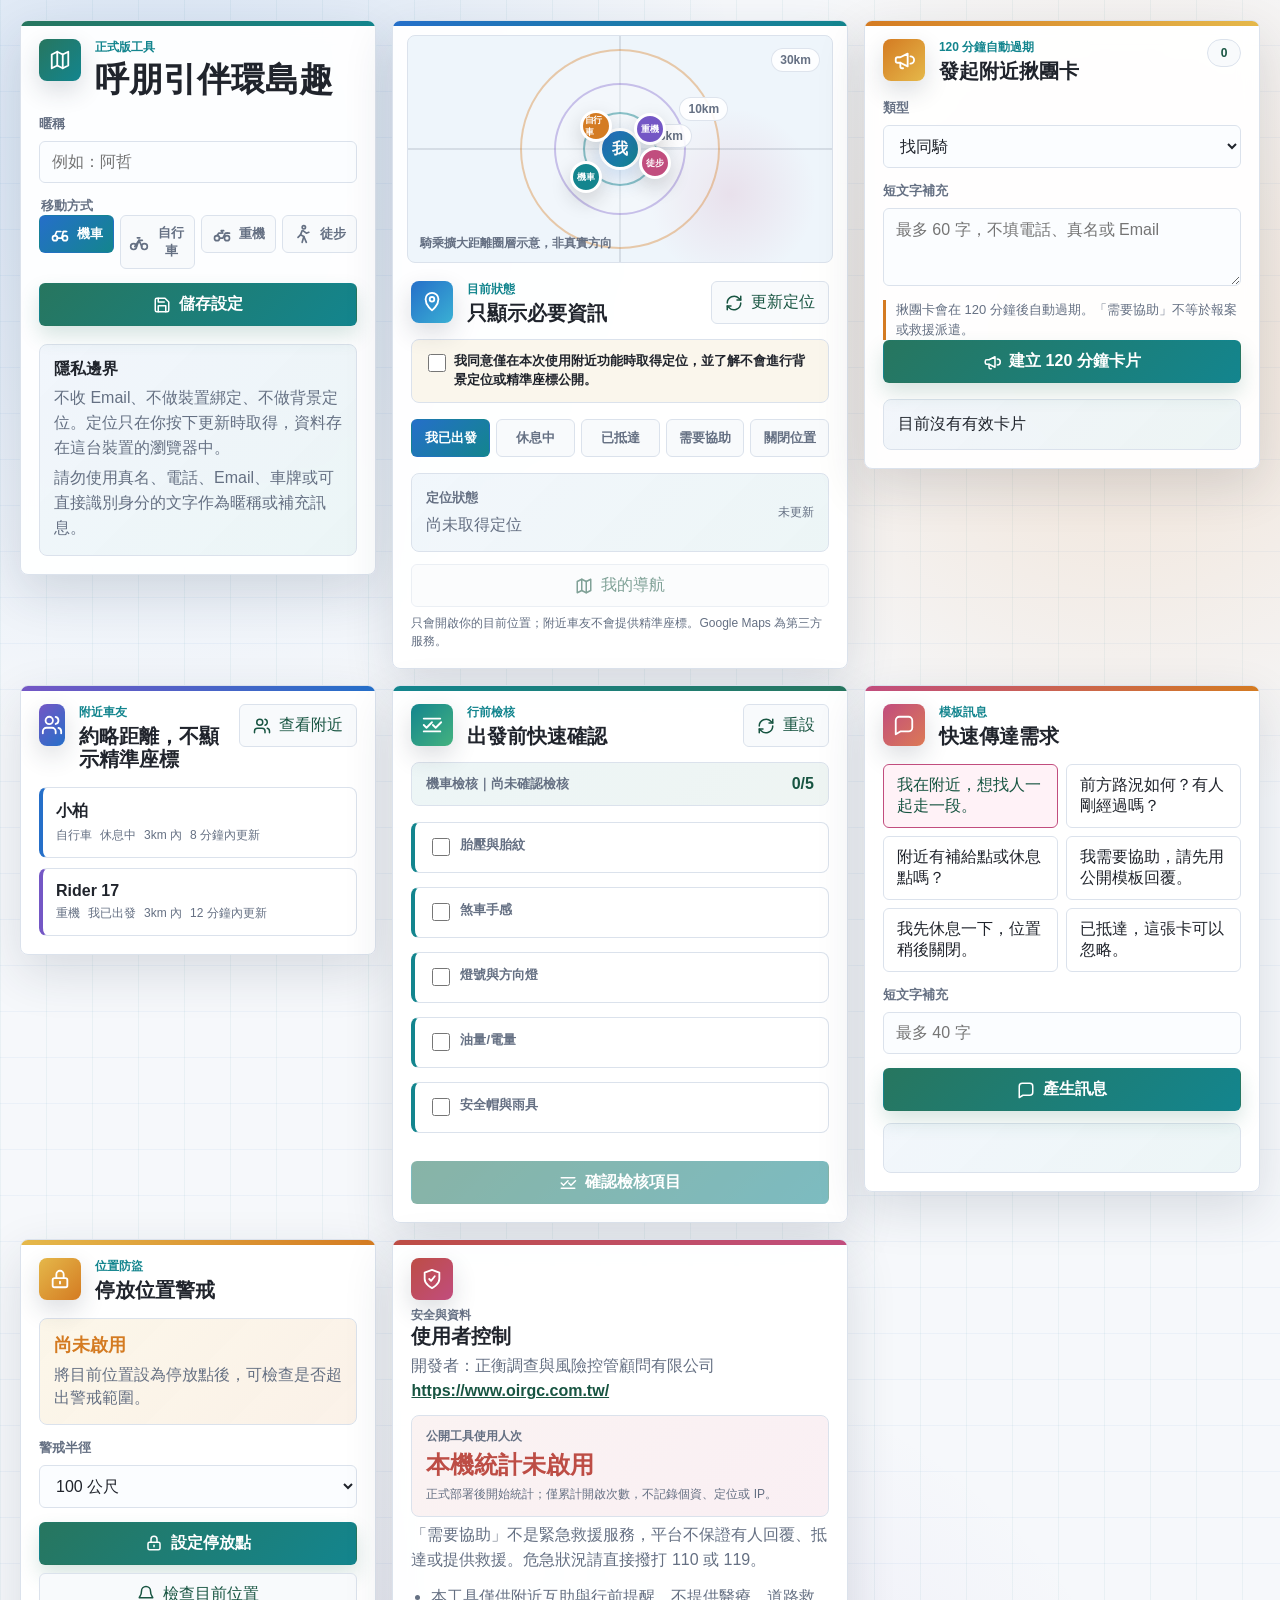
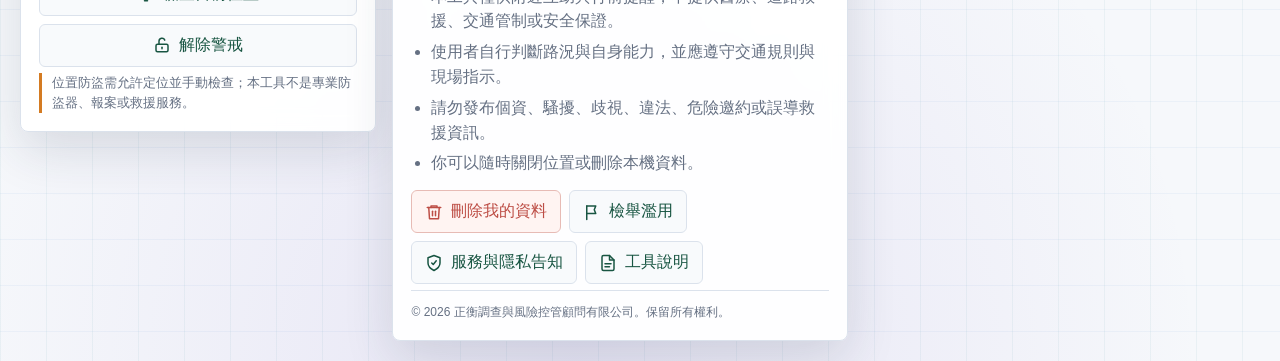
==== index.html @ 01d49055 "Initial deployable version" ====
﻿<!doctype html>
<html lang="zh-Hant">
  <head>
    <meta charset="utf-8">
    <meta name="viewport" content="width=device-width, initial-scale=1">
    <title>呼朋引伴環島趣工具</title>
    <link rel="stylesheet" href="styles.css">
  </head>
  <body>
    <svg class="svg-sprite" aria-hidden="true">
      <symbol id="i-map" viewBox="0 0 24 24"><path d="m9 18-6 3V6l6-3 6 3 6-3v15l-6 3-6-3Z"/><path d="M9 3v15"/><path d="M15 6v15"/></symbol>
      <symbol id="i-pin" viewBox="0 0 24 24"><path d="M12 21s7-5.1 7-12A7 7 0 0 0 5 9c0 6.9 7 12 7 12Z"/><circle cx="12" cy="9" r="2.5"/></symbol>
      <symbol id="i-megaphone" viewBox="0 0 24 24"><path d="M3 11v2a2 2 0 0 0 2 2h3l8 4V5L8 9H5a2 2 0 0 0-2 2Z"/><path d="M8 15v4a2 2 0 0 0 2 2h1"/><path d="M19 8a4 4 0 0 1 0 8"/></symbol>
      <symbol id="i-users" viewBox="0 0 24 24"><path d="M16 21v-2a4 4 0 0 0-4-4H6a4 4 0 0 0-4 4v2"/><circle cx="9" cy="7" r="4"/><path d="M22 21v-2a4 4 0 0 0-3-3.87"/><path d="M16 3.13a4 4 0 0 1 0 7.75"/></symbol>
      <symbol id="i-checks" viewBox="0 0 24 24"><path d="m3 12 3 3 6-6"/><path d="m13 12 3 3 6-6"/><path d="M3 19h18"/><path d="M3 5h18"/></symbol>
      <symbol id="i-message" viewBox="0 0 24 24"><path d="M21 15a4 4 0 0 1-4 4H8l-5 3V7a4 4 0 0 1 4-4h10a4 4 0 0 1 4 4Z"/></symbol>
      <symbol id="i-shield" viewBox="0 0 24 24"><path d="M12 22s8-4 8-10V5l-8-3-8 3v7c0 6 8 10 8 10Z"/><path d="m9 12 2 2 4-5"/></symbol>
      <symbol id="i-save" viewBox="0 0 24 24"><path d="M19 21H5a2 2 0 0 1-2-2V5a2 2 0 0 1 2-2h11l5 5v11a2 2 0 0 1-2 2Z"/><path d="M17 21v-8H7v8"/><path d="M7 3v5h8"/></symbol>
      <symbol id="i-refresh" viewBox="0 0 24 24"><path d="M21 12a9 9 0 0 1-15.5 6.2L3 16"/><path d="M3 21v-5h5"/><path d="M3 12A9 9 0 0 1 18.5 5.8L21 8"/><path d="M21 3v5h-5"/></symbol>
      <symbol id="i-trash" viewBox="0 0 24 24"><path d="M3 6h18"/><path d="M8 6V4h8v2"/><path d="m19 6-1 15H6L5 6"/><path d="M10 11v6"/><path d="M14 11v6"/></symbol>
      <symbol id="i-flag" viewBox="0 0 24 24"><path d="M5 22V4"/><path d="M5 4h12l-2 5 2 5H5"/></symbol>
      <symbol id="i-file" viewBox="0 0 24 24"><path d="M14 2H6a2 2 0 0 0-2 2v16a2 2 0 0 0 2 2h12a2 2 0 0 0 2-2V8Z"/><path d="M14 2v6h6"/><path d="M8 13h8"/><path d="M8 17h6"/></symbol>
      <symbol id="i-scooter" viewBox="0 0 24 24"><circle cx="6" cy="17" r="3"/><circle cx="18" cy="17" r="3"/><path d="M8.5 17h6"/><path d="M14 17l2-8h3"/><path d="M13 9H8l-2 5"/><path d="M16 9h4"/></symbol>
      <symbol id="i-bike" viewBox="0 0 24 24"><circle cx="5.5" cy="17.5" r="3.5"/><circle cx="18.5" cy="17.5" r="3.5"/><path d="M9 17.5 12 10l3.5 7.5"/><path d="M12 10h4"/><path d="M10 7h3"/><path d="m7 17.5 5-7.5"/></symbol>
      <symbol id="i-motorcycle" viewBox="0 0 24 24"><circle cx="6" cy="17" r="3"/><circle cx="18" cy="17" r="3"/><path d="M9 17h4l3-6h3"/><path d="M11 11H8l-2 3"/><path d="M13 11l-2-3h3"/><path d="M18 11h3"/></symbol>
      <symbol id="i-walk" viewBox="0 0 24 24"><circle cx="13" cy="4" r="2"/><path d="M11 22l2-7"/><path d="m16 22-3-7-4-2 2-5"/><path d="m12 8 4 3 3-1"/><path d="m9 13-3 3"/></symbol>
      <symbol id="i-lock" viewBox="0 0 24 24"><rect x="4" y="11" width="16" height="10" rx="2"/><path d="M8 11V7a4 4 0 0 1 8 0v4"/><path d="M12 15v2"/></symbol>
      <symbol id="i-unlock" viewBox="0 0 24 24"><rect x="4" y="11" width="16" height="10" rx="2"/><path d="M8 11V7a4 4 0 0 1 7.7-1.5"/><path d="M12 15v2"/></symbol>
      <symbol id="i-bell" viewBox="0 0 24 24"><path d="M18 8a6 6 0 0 0-12 0c0 7-3 7-3 9h18c0-2-3-2-3-9"/><path d="M10 21h4"/></symbol>
    </svg>
    <main class="app-shell">
      <section class="panel profile-panel accent-green" aria-labelledby="profile-title">
        <div class="brand-row">
          <span class="icon-badge badge-green"><svg class="icon"><use href="#i-map"></use></svg></span>
          <div>
            <p class="eyebrow">正式版工具</p>
            <h1 id="profile-title">呼朋引伴環島趣</h1>
          </div>
        </div>

        <form id="profileForm" class="profile-form">
          <label>
            <span>暱稱</span>
            <input id="nickname" name="nickname" maxlength="16" autocomplete="nickname" placeholder="例如：阿哲">
          </label>

          <fieldset>
            <legend>移動方式</legend>
            <div class="segmented four">
              <label><input type="radio" name="vehicle" value="機車" checked><span><svg class="icon"><use href="#i-scooter"></use></svg>機車</span></label>
              <label><input type="radio" name="vehicle" value="自行車"><span><svg class="icon"><use href="#i-bike"></use></svg>自行車</span></label>
              <label><input type="radio" name="vehicle" value="重機"><span><svg class="icon"><use href="#i-motorcycle"></use></svg>重機</span></label>
              <label><input type="radio" name="vehicle" value="徒步"><span><svg class="icon"><use href="#i-walk"></use></svg>徒步</span></label>
            </div>
          </fieldset>

          <button class="primary" type="submit"><svg class="icon"><use href="#i-save"></use></svg>儲存設定</button>
        </form>

        <div class="notice">
          <strong>隱私邊界</strong>
          <p>不收 Email、不做裝置綁定、不做背景定位。定位只在你按下更新時取得，資料存在這台裝置的瀏覽器中。</p>
          <p>請勿使用真名、電話、Email、車牌或可直接識別身分的文字作為暱稱或補充訊息。</p>
        </div>
      </section>

      <section class="panel map-panel accent-blue" aria-labelledby="status-title">
        <div class="map-visual radar-visual" id="rangeRadar" role="img" aria-label="附近距離圈層示意，非真實方向或精準座標"></div>

        <div class="status-head">
          <span class="icon-badge badge-blue"><svg class="icon"><use href="#i-pin"></use></svg></span>
          <div>
            <p class="eyebrow">目前狀態</p>
            <h2 id="status-title">只顯示必要資訊</h2>
          </div>
          <button class="ghost" id="updateLocation" type="button"><svg class="icon"><use href="#i-refresh"></use></svg>更新定位</button>
        </div>

        <label class="consent-row">
          <input id="locationConsent" type="checkbox">
          <span>我同意僅在本次使用附近功能時取得定位，並了解不會進行背景定位或精準座標公開。</span>
        </label>

        <div class="segmented status" role="group" aria-label="簽到狀態">
          <button type="button" data-status="我已出發" class="active">我已出發</button>
          <button type="button" data-status="休息中">休息中</button>
          <button type="button" data-status="已抵達">已抵達</button>
          <button type="button" data-status="需要協助">需要協助</button>
          <button type="button" data-status="關閉位置">關閉位置</button>
        </div>

        <div class="location-card">
          <div>
            <span class="label">定位狀態</span>
            <p id="locationStatus">尚未取得定位</p>
          </div>
          <span id="lastUpdated">未更新</span>
        </div>
        <div class="map-actions">
          <button class="ghost" id="openGoogleMaps" type="button" disabled><svg class="icon"><use href="#i-map"></use></svg>我的導航</button>
          <p>只會開啟你的目前位置；附近車友不會提供精準座標。Google Maps 為第三方服務。</p>
        </div>
      </section>

      <section class="panel action-panel accent-orange" aria-labelledby="rally-title">
        <div class="section-head">
          <span class="icon-badge badge-orange"><svg class="icon"><use href="#i-megaphone"></use></svg></span>
          <div>
            <p class="eyebrow">120 分鐘自動過期</p>
            <h2 id="rally-title">發起附近揪團卡</h2>
          </div>
          <span id="activeCardCount" class="counter">0</span>
        </div>

        <form id="rallyForm" class="rally-form">
          <label>
            <span>類型</span>
            <select id="rallyType">
              <option>找同騎</option>
              <option>問路況</option>
              <option>補給詢問</option>
              <option>需要協助</option>
            </select>
          </label>
          <label>
            <span>短文字補充</span>
            <textarea id="rallyNote" maxlength="60" rows="3" placeholder="最多 60 字，不填電話、真名或 Email"></textarea>
          </label>
          <p class="form-warning">揪團卡會在 120 分鐘後自動過期。「需要協助」不等於報案或救援派遣。</p>
          <button class="primary" type="submit"><svg class="icon"><use href="#i-megaphone"></use></svg>建立 120 分鐘卡片</button>
        </form>

        <div id="rallyCards" class="card-list empty-state">目前沒有有效卡片</div>
      </section>

      <section class="panel nearby-panel accent-purple" aria-labelledby="nearby-title">
        <div class="section-head">
          <span class="icon-badge badge-purple"><svg class="icon"><use href="#i-users"></use></svg></span>
          <div>
            <p class="eyebrow">附近車友</p>
            <h2 id="nearby-title">約略距離，不顯示精準座標</h2>
          </div>
          <button class="ghost" id="refreshNearby" type="button"><svg class="icon"><use href="#i-users"></use></svg>查看附近</button>
        </div>
        <div id="nearbyList" class="nearby-list"></div>
      </section>

      <section class="panel checklist-panel accent-teal" aria-labelledby="checklist-title">
        <div class="section-head">
          <span class="icon-badge badge-teal"><svg class="icon"><use href="#i-checks"></use></svg></span>
          <div>
            <p class="eyebrow">行前檢核</p>
            <h2 id="checklist-title">出發前快速確認</h2>
          </div>
          <button class="ghost" id="resetChecklist" type="button"><svg class="icon"><use href="#i-refresh"></use></svg>重設</button>
        </div>
        <div class="checklist-status" id="checklistStatus">
          <span>尚未確認檢核</span>
          <strong>0/0</strong>
        </div>
        <div id="checklist" class="checklist"></div>
        <button class="primary confirm-checklist" id="confirmChecklist" type="button"><svg class="icon"><use href="#i-checks"></use></svg>確認檢核項目</button>
      </section>

      <section class="panel message-panel accent-pink" aria-labelledby="message-title">
        <div class="section-head">
          <span class="icon-badge badge-pink"><svg class="icon"><use href="#i-message"></use></svg></span>
          <div>
            <p class="eyebrow">模板訊息</p>
            <h2 id="message-title">快速傳達需求</h2>
          </div>
        </div>
        <div id="templateMessages" class="template-grid"></div>
        <label class="short-message">
          <span>短文字補充</span>
          <input id="shortMessage" maxlength="40" placeholder="最多 40 字">
        </label>
        <button class="primary" id="composeMessage" type="button"><svg class="icon"><use href="#i-message"></use></svg>產生訊息</button>
        <output id="messageOutput" class="message-output"></output>
      </section>

      <section class="panel anti-theft-panel accent-yellow" aria-labelledby="anti-theft-title">
        <div class="section-head">
          <span class="icon-badge badge-yellow"><svg class="icon"><use href="#i-lock"></use></svg></span>
          <div>
            <p class="eyebrow">位置防盜</p>
            <h2 id="anti-theft-title">停放位置警戒</h2>
          </div>
        </div>

        <div class="anti-status" id="antiTheftStatus">
          <strong id="antiTheftState">尚未啟用</strong>
          <span id="antiTheftDistance">將目前位置設為停放點後，可檢查是否超出警戒範圍。</span>
        </div>

        <label class="anti-radius">
          <span>警戒半徑</span>
          <select id="antiTheftRadius">
            <option value="50">50 公尺</option>
            <option value="100" selected>100 公尺</option>
            <option value="200">200 公尺</option>
            <option value="500">500 公尺</option>
          </select>
        </label>

        <div class="anti-actions">
          <button class="primary" id="enableAntiTheft" type="button"><svg class="icon"><use href="#i-lock"></use></svg>設定停放點</button>
          <button class="ghost" id="checkAntiTheft" type="button"><svg class="icon"><use href="#i-bell"></use></svg>檢查目前位置</button>
          <button class="ghost" id="disableAntiTheft" type="button"><svg class="icon"><use href="#i-unlock"></use></svg>解除警戒</button>
        </div>

        <p class="form-warning">位置防盜需允許定位並手動檢查；本工具不是專業防盜器、報案或救援服務。</p>
      </section>

      <section class="panel safety-panel accent-red" aria-labelledby="safety-title">
        <span class="icon-badge badge-red"><svg class="icon"><use href="#i-shield"></use></svg></span>
        <p class="eyebrow">安全與資料</p>
        <h2 id="safety-title">使用者控制</h2>
        <p class="developer-info">開發者：正衡調查與風險控管顧問有限公司<br><a href="https://www.oirgc.com.tw/" target="_blank" rel="noopener noreferrer">https://www.oirgc.com.tw/</a></p>
        <div class="usage-counter" aria-live="polite">
          <span>公開工具使用人次</span>
          <strong id="usageCount">讀取中</strong>
          <p>正式部署後開始統計；僅累計開啟次數，不記錄個資、定位或 IP。</p>
        </div>
        <p>「需要協助」不是緊急救援服務，平台不保證有人回覆、抵達或提供救援。危急狀況請直接撥打 110 或 119。</p>
        <ul class="legal-list">
          <li>本工具僅供附近互助與行前提醒，不提供醫療、道路救援、交通管制或安全保證。</li>
          <li>使用者自行判斷路況與自身能力，並應遵守交通規則與現場指示。</li>
          <li>請勿發布個資、騷擾、歧視、違法、危險邀約或誤導救援資訊。</li>
          <li>你可以隨時關閉位置或刪除本機資料。</li>
        </ul>
        <div class="safety-actions">
          <button class="danger" id="deleteData" type="button"><svg class="icon"><use href="#i-trash"></use></svg>刪除我的資料</button>
          <button class="ghost" id="reportAbuse" type="button"><svg class="icon"><use href="#i-flag"></use></svg>檢舉濫用</button>
          <a class="link-button" href="legal-notice.html"><svg class="icon"><use href="#i-shield"></use></svg>服務與隱私告知</a>
          <a class="link-button" href="README.md"><svg class="icon"><use href="#i-file"></use></svg>工具說明</a>
        </div>
        <p class="copyright">© 2026 正衡調查與風險控管顧問有限公司。保留所有權利。</p>
      </section>
    </main>

    <script src="app.js"></script>
  </body>
</html>
---- styles.css ----
:root {
  color-scheme: light;
  --bg: #f6f8fb;
  --ink: #20242c;
  --muted: #657083;
  --panel: rgba(255, 255, 255, .94);
  --line: #dbe2ec;
  --green: #27765f;
  --green-dark: #185542;
  --blue: #256fc9;
  --teal: #13858e;
  --orange: #d47b22;
  --purple: #7457c5;
  --pink: #c14d7e;
  --red: #bd4d45;
  --yellow: #e5b84a;
  --shadow: 0 18px 50px rgba(37, 53, 74, .14);
}

* {
  box-sizing: border-box;
}

body {
  margin: 0;
  min-height: 100vh;
  background:
    radial-gradient(circle at 12% 8%, rgba(37, 111, 201, .16), transparent 28%),
    radial-gradient(circle at 88% 18%, rgba(212, 123, 34, .18), transparent 24%),
    radial-gradient(circle at 45% 100%, rgba(116, 87, 197, .12), transparent 30%),
    linear-gradient(90deg, rgba(19, 133, 142, .06) 1px, transparent 1px),
    linear-gradient(0deg, rgba(37, 111, 201, .05) 1px, transparent 1px),
    var(--bg);
  background-size: auto, auto, auto, 46px 46px, 46px 46px, auto;
  color: var(--ink);
  font-family: "Segoe UI", "Noto Sans TC", Arial, sans-serif;
}

button,
input,
select,
textarea {
  font: inherit;
}

button,
a {
  -webkit-tap-highlight-color: transparent;
}

.svg-sprite {
  position: absolute;
  width: 0;
  height: 0;
  overflow: hidden;
}

.icon {
  width: 18px;
  height: 18px;
  flex: 0 0 auto;
  stroke: currentColor;
  stroke-width: 2;
  stroke-linecap: round;
  stroke-linejoin: round;
  fill: none;
}

.app-shell {
  width: min(1440px, 100%);
  margin: 0 auto;
  padding: 20px;
  display: grid;
  grid-template-columns: minmax(260px, .9fr) minmax(320px, 1.15fr) minmax(320px, 1fr);
  gap: 16px;
  align-items: start;
}

.panel {
  position: relative;
  overflow: hidden;
  background: var(--panel);
  border: 1px solid var(--line);
  border-radius: 8px;
  box-shadow: var(--shadow);
  padding: 18px;
  backdrop-filter: blur(10px);
}

.panel::before {
  content: "";
  position: absolute;
  inset: 0 0 auto;
  height: 5px;
  background: var(--accent, var(--green));
}

.accent-green { --accent: linear-gradient(90deg, var(--green), var(--teal)); }
.accent-blue { --accent: linear-gradient(90deg, var(--blue), var(--teal)); }
.accent-orange { --accent: linear-gradient(90deg, var(--orange), var(--yellow)); }
.accent-purple { --accent: linear-gradient(90deg, var(--purple), var(--blue)); }
.accent-teal { --accent: linear-gradient(90deg, var(--teal), var(--green)); }
.accent-pink { --accent: linear-gradient(90deg, var(--pink), var(--orange)); }
.accent-red { --accent: linear-gradient(90deg, var(--red), var(--pink)); }
.accent-yellow { --accent: linear-gradient(90deg, var(--yellow), var(--orange)); }

.icon-badge {
  width: 42px;
  height: 42px;
  border-radius: 8px;
  display: inline-flex;
  align-items: center;
  justify-content: center;
  color: #fff;
  box-shadow: 0 10px 24px rgba(36, 47, 66, .16);
}

.badge-green { background: linear-gradient(135deg, var(--green), var(--teal)); }
.badge-blue { background: linear-gradient(135deg, var(--blue), #3ab0d4); }
.badge-orange { background: linear-gradient(135deg, var(--orange), var(--yellow)); }
.badge-purple { background: linear-gradient(135deg, var(--purple), var(--blue)); }
.badge-teal { background: linear-gradient(135deg, var(--teal), #44b27f); }
.badge-pink { background: linear-gradient(135deg, var(--pink), #dc7a55); }
.badge-red { background: linear-gradient(135deg, var(--red), var(--pink)); }
.badge-yellow { background: linear-gradient(135deg, var(--yellow), var(--orange)); }

.icon-badge .icon {
  width: 22px;
  height: 22px;
}

.profile-panel,
.map-panel {
  min-height: 440px;
}

.brand-row,
.section-head,
.status-head {
  display: flex;
  justify-content: flex-start;
  gap: 14px;
  align-items: flex-start;
}

.status-head .ghost,
.section-head .ghost,
.section-head .counter {
  margin-left: auto;
}

.eyebrow {
  margin: 0 0 4px;
  color: var(--teal);
  font-size: 12px;
  font-weight: 700;
  letter-spacing: 0;
}

h1,
h2 {
  margin: 0;
  line-height: 1.15;
}

h1 {
  font-size: 34px;
}

h2 {
  font-size: 20px;
}

.counter {
  flex: 0 0 auto;
  border: 1px solid var(--line);
  border-radius: 999px;
  padding: 6px 10px;
  color: var(--muted);
  font-size: 12px;
  background: #f8fafc;
}

.counter {
  min-width: 34px;
  text-align: center;
  color: var(--green-dark);
  font-weight: 700;
}

form,
.checklist,
.nearby-list,
.card-list,
.template-grid {
  margin-top: 16px;
}

label,
fieldset {
  display: grid;
  gap: 8px;
  margin: 0 0 14px;
}

fieldset {
  border: 0;
  padding: 0;
}

label span,
legend,
.label {
  color: var(--muted);
  font-size: 13px;
  font-weight: 700;
}

input,
select,
textarea {
  width: 100%;
  border: 1px solid var(--line);
  border-radius: 6px;
  background: #fbfdff;
  color: var(--ink);
  padding: 11px 12px;
  outline: 0;
}

textarea {
  resize: vertical;
}

input:focus,
select:focus,
textarea:focus {
  border-color: var(--teal);
  box-shadow: 0 0 0 3px rgba(47, 127, 137, .18);
}

button,
.link-button {
  min-height: 42px;
  border: 1px solid transparent;
  border-radius: 6px;
  padding: 10px 13px;
  cursor: pointer;
  text-decoration: none;
  display: inline-flex;
  align-items: center;
  justify-content: center;
  gap: 8px;
  white-space: nowrap;
}

.primary {
  width: 100%;
  background: linear-gradient(135deg, var(--green), var(--teal));
  color: #fff;
  font-weight: 700;
  box-shadow: 0 10px 20px rgba(39, 118, 95, .18);
}

.primary:hover {
  background: linear-gradient(135deg, var(--green-dark), #0f6970);
}

.ghost,
.link-button {
  background: #f8fafc;
  color: var(--green-dark);
  border-color: var(--line);
}

.ghost:hover,
.link-button:hover {
  border-color: #b8c6d8;
  background: #eef4fb;
}

.danger {
  background: #fff4f2;
  color: var(--red);
  border-color: #e7bbb5;
}

.segmented {
  display: grid;
  gap: 6px;
}

.segmented.four {
  grid-template-columns: repeat(4, minmax(0, 1fr));
}

.segmented label {
  margin: 0;
  display: block;
}

.segmented input {
  position: absolute;
  opacity: 0;
  pointer-events: none;
}

.segmented span,
.segmented.status button {
  min-height: 38px;
  display: flex;
  align-items: center;
  justify-content: center;
  gap: 7px;
  border: 1px solid var(--line);
  border-radius: 6px;
  background: #f8fafc;
  color: var(--muted);
  font-size: 13px;
  font-weight: 700;
  text-align: center;
  padding: 8px;
}

.segmented span .icon {
  width: 20px;
  height: 20px;
}

.segmented input:checked + span,
.segmented.status button.active {
  background: linear-gradient(135deg, var(--blue), var(--teal));
  border-color: transparent;
  color: #fff;
}

.notice,
.location-card,
.message-output,
.empty-state {
  border: 1px solid var(--line);
  border-radius: 8px;
  background: linear-gradient(135deg, rgba(37, 111, 201, .06), rgba(19, 133, 142, .08));
  padding: 14px;
}

.notice {
  margin-top: 18px;
}

.notice p,
.form-warning,
.developer-info,
.safety-panel p,
.location-card p {
  margin: 6px 0 0;
  color: var(--muted);
  line-height: 1.55;
}

.developer-info a,
.legal-page a {
  color: var(--green-dark);
  font-weight: 700;
}

.usage-counter {
  margin-top: 12px;
  border: 1px solid var(--line);
  border-radius: 8px;
  background: linear-gradient(135deg, rgba(189, 77, 69, .07), rgba(193, 77, 126, .09));
  padding: 12px 14px;
}

.usage-counter span {
  display: block;
  color: var(--muted);
  font-size: 12px;
  font-weight: 800;
}

.usage-counter strong {
  display: block;
  margin-top: 4px;
  color: var(--red);
  font-size: 24px;
}

.usage-counter p {
  margin: 4px 0 0;
  font-size: 12px;
}

.copyright {
  padding-top: 12px;
  border-top: 1px solid var(--line);
  font-size: 12px;
}

.form-warning {
  border-left: 3px solid var(--orange);
  padding-left: 10px;
  font-size: 13px;
}

.consent-row {
  grid-template-columns: 22px 1fr;
  align-items: start;
  margin: 14px 0 0;
  border: 1px solid var(--line);
  border-radius: 8px;
  background: #faf6ec;
  padding: 12px;
}

.consent-row input {
  width: 18px;
  height: 18px;
  margin-top: 2px;
}

.consent-row span {
  color: var(--ink);
  font-weight: 600;
  line-height: 1.45;
}

.map-visual {
  position: relative;
  height: 228px;
  overflow: hidden;
  margin: -4px -4px 18px;
  border-radius: 8px;
  border: 1px solid var(--line);
  background:
    radial-gradient(circle at 50% 50%, rgba(37, 111, 201, .13), transparent 8%),
    linear-gradient(90deg, transparent 49.7%, rgba(101, 112, 131, .18) 49.7% 50.3%, transparent 50.3%),
    linear-gradient(0deg, transparent 49.7%, rgba(101, 112, 131, .18) 49.7% 50.3%, transparent 50.3%),
    radial-gradient(circle at 76% 70%, rgba(193, 77, 126, .12), transparent 24%),
    #eef5fb;
}

.radar-ring,
.radar-self,
.radar-blip,
.ring-label,
.radar-caption {
  position: absolute;
  display: block;
}

.radar-ring {
  left: 50%;
  top: 50%;
  transform: translate(-50%, -50%);
  border-radius: 50%;
  border: 2px solid rgba(37, 111, 201, .2);
  background: rgba(255, 255, 255, .18);
}

.ring-inner {
  width: min(31%, 74px);
  aspect-ratio: 1;
  border-color: rgba(19, 133, 142, .48);
}

.ring-middle {
  width: min(58%, 132px);
  aspect-ratio: 1;
  border-color: rgba(116, 87, 197, .35);
}

.ring-outer {
  width: min(86%, 200px);
  aspect-ratio: 1;
  border-color: rgba(212, 123, 34, .38);
}

.radar-self {
  left: 50%;
  top: 50%;
  width: 42px;
  height: 42px;
  transform: translate(-50%, -50%);
  border: 3px solid #fff;
  border-radius: 50%;
  background: linear-gradient(135deg, var(--blue), var(--teal));
  color: #fff;
  font-weight: 800;
  display: flex;
  align-items: center;
  justify-content: center;
  box-shadow: 0 8px 22px rgba(37, 111, 201, .24);
}

.radar-blip {
  width: 32px;
  height: 32px;
  transform: translate(-50%, -50%);
  border: 3px solid #fff;
  border-radius: 50%;
  box-shadow: 0 8px 20px rgba(32, 35, 31, .18);
  display: flex;
  align-items: center;
  justify-content: center;
  color: #fff;
  font-size: 10px;
  font-weight: 800;
}

.radar-blip span {
  transform: scale(.86);
}

.blip-1 { background: var(--orange); }
.blip-2 { background: var(--purple); }
.blip-3 { background: var(--pink); }
.blip-4 { background: var(--teal); }

.ring-label {
  border-radius: 999px;
  padding: 4px 8px;
  background: rgba(255, 255, 255, .88);
  color: var(--muted);
  border: 1px solid rgba(219, 226, 236, .9);
  font-size: 12px;
  font-weight: 800;
}

.label-inner {
  left: 57%;
  top: 39%;
}

.label-middle {
  left: 64%;
  top: 27%;
}

.label-outer {
  right: 12px;
  top: 12px;
}

.radar-caption {
  left: 12px;
  bottom: 10px;
  color: var(--muted);
  font-size: 12px;
  font-weight: 700;
}

.segmented.status {
  grid-template-columns: repeat(5, minmax(0, 1fr));
  margin-top: 16px;
}

.location-card {
  margin-top: 16px;
  display: flex;
  justify-content: space-between;
  gap: 12px;
  align-items: center;
}

.location-card span:last-child {
  color: var(--muted);
  font-size: 12px;
}

.map-actions {
  margin-top: 12px;
  display: grid;
  gap: 8px;
}

.map-actions p {
  margin: 0;
  color: var(--muted);
  font-size: 12px;
  line-height: 1.45;
}

.map-actions button:disabled {
  cursor: not-allowed;
  opacity: .55;
}

.anti-status {
  margin-top: 16px;
  border: 1px solid var(--line);
  border-radius: 8px;
  background: linear-gradient(135deg, rgba(229, 184, 74, .12), rgba(212, 123, 34, .1));
  padding: 14px;
  display: grid;
  gap: 6px;
}

.anti-status strong {
  color: var(--orange);
  font-size: 18px;
}

.anti-status span {
  color: var(--muted);
  line-height: 1.45;
}

.anti-status.alert {
  background: linear-gradient(135deg, rgba(189, 77, 69, .12), rgba(193, 77, 126, .1));
  border-color: #ebb8b3;
}

.anti-status.alert strong {
  color: var(--red);
}

.anti-radius,
.anti-actions {
  margin-top: 14px;
}

.anti-actions {
  display: grid;
  grid-template-columns: 1fr;
  gap: 8px;
}

.card-list,
.nearby-list {
  display: grid;
  gap: 10px;
}

.rally-card,
.nearby-item,
.check-item {
  border: 1px solid var(--line);
  border-radius: 8px;
  background: #fff;
  padding: 13px;
}

.rally-card {
  border-left: 4px solid var(--orange);
}

.nearby-item:nth-child(1) { border-left: 4px solid var(--blue); }
.nearby-item:nth-child(2) { border-left: 4px solid var(--purple); }
.nearby-item:nth-child(3) { border-left: 4px solid var(--pink); }
.nearby-item:nth-child(4) { border-left: 4px solid var(--teal); }

.check-item {
  border-left: 4px solid var(--teal);
}

.checklist-status {
  margin-top: 14px;
  border: 1px solid var(--line);
  border-radius: 8px;
  background: linear-gradient(135deg, rgba(19, 133, 142, .08), rgba(39, 118, 95, .08));
  padding: 12px 14px;
  display: flex;
  justify-content: space-between;
  gap: 12px;
  align-items: center;
}

.checklist-status span {
  color: var(--muted);
  font-size: 13px;
  font-weight: 700;
}

.checklist-status strong {
  color: var(--green-dark);
}

.rally-card strong,
.nearby-item strong {
  display: block;
  margin-bottom: 5px;
}

.rally-card-head {
  display: flex;
  justify-content: space-between;
  gap: 10px;
  align-items: flex-start;
}

.rally-card-head strong {
  margin-bottom: 0;
}

.icon-action {
  width: 34px;
  min-height: 34px;
  padding: 0;
  border-radius: 6px;
}

.icon-action .icon {
  width: 17px;
  height: 17px;
}

.meta {
  display: flex;
  flex-wrap: wrap;
  gap: 8px;
  color: var(--muted);
  font-size: 12px;
}

.check-item {
  display: grid;
  grid-template-columns: 22px 1fr;
  gap: 10px;
  align-items: start;
}

.check-item input {
  width: 18px;
  height: 18px;
  margin-top: 2px;
}

.check-item.done span {
  color: var(--muted);
  text-decoration: line-through;
}

.confirm-checklist {
  margin-top: 14px;
}

.confirm-checklist:disabled {
  cursor: not-allowed;
  opacity: .55;
  box-shadow: none;
}

.template-grid {
  display: grid;
  grid-template-columns: repeat(2, minmax(0, 1fr));
  gap: 8px;
}

.template-grid button {
  background: #fff;
  color: var(--ink);
  border-color: var(--line);
  justify-content: flex-start;
  white-space: normal;
  text-align: left;
}

.template-grid button.active {
  border-color: var(--pink);
  background: #fff2f7;
  color: var(--green-dark);
}

.short-message {
  margin-top: 14px;
}

.message-output {
  display: block;
  min-height: 50px;
  margin-top: 12px;
  color: var(--green-dark);
}

.safety-actions {
  display: flex;
  flex-wrap: wrap;
  gap: 8px;
  margin-top: 14px;
}

.legal-list {
  margin: 12px 0 0;
  padding-left: 20px;
  color: var(--muted);
  line-height: 1.55;
}

.legal-list li + li {
  margin-top: 6px;
}

.legal-page {
  max-width: 880px;
  display: block;
}

.legal-page .panel {
  margin-bottom: 16px;
}

@media (max-width: 1120px) {
  .app-shell {
    grid-template-columns: repeat(2, minmax(300px, 1fr));
  }

  .map-panel {
    order: -1;
    grid-column: span 2;
  }
}

@media (max-width: 720px) {
  .app-shell {
    grid-template-columns: 1fr;
    padding: 12px;
  }

  .map-panel {
    grid-column: auto;
  }

  .segmented.four,
  .segmented.status,
  .template-grid {
    grid-template-columns: repeat(2, minmax(0, 1fr));
  }

  .brand-row,
  .section-head,
  .status-head,
  .location-card {
    align-items: stretch;
    flex-direction: column;
  }

  h1 {
    font-size: 30px;
  }
}
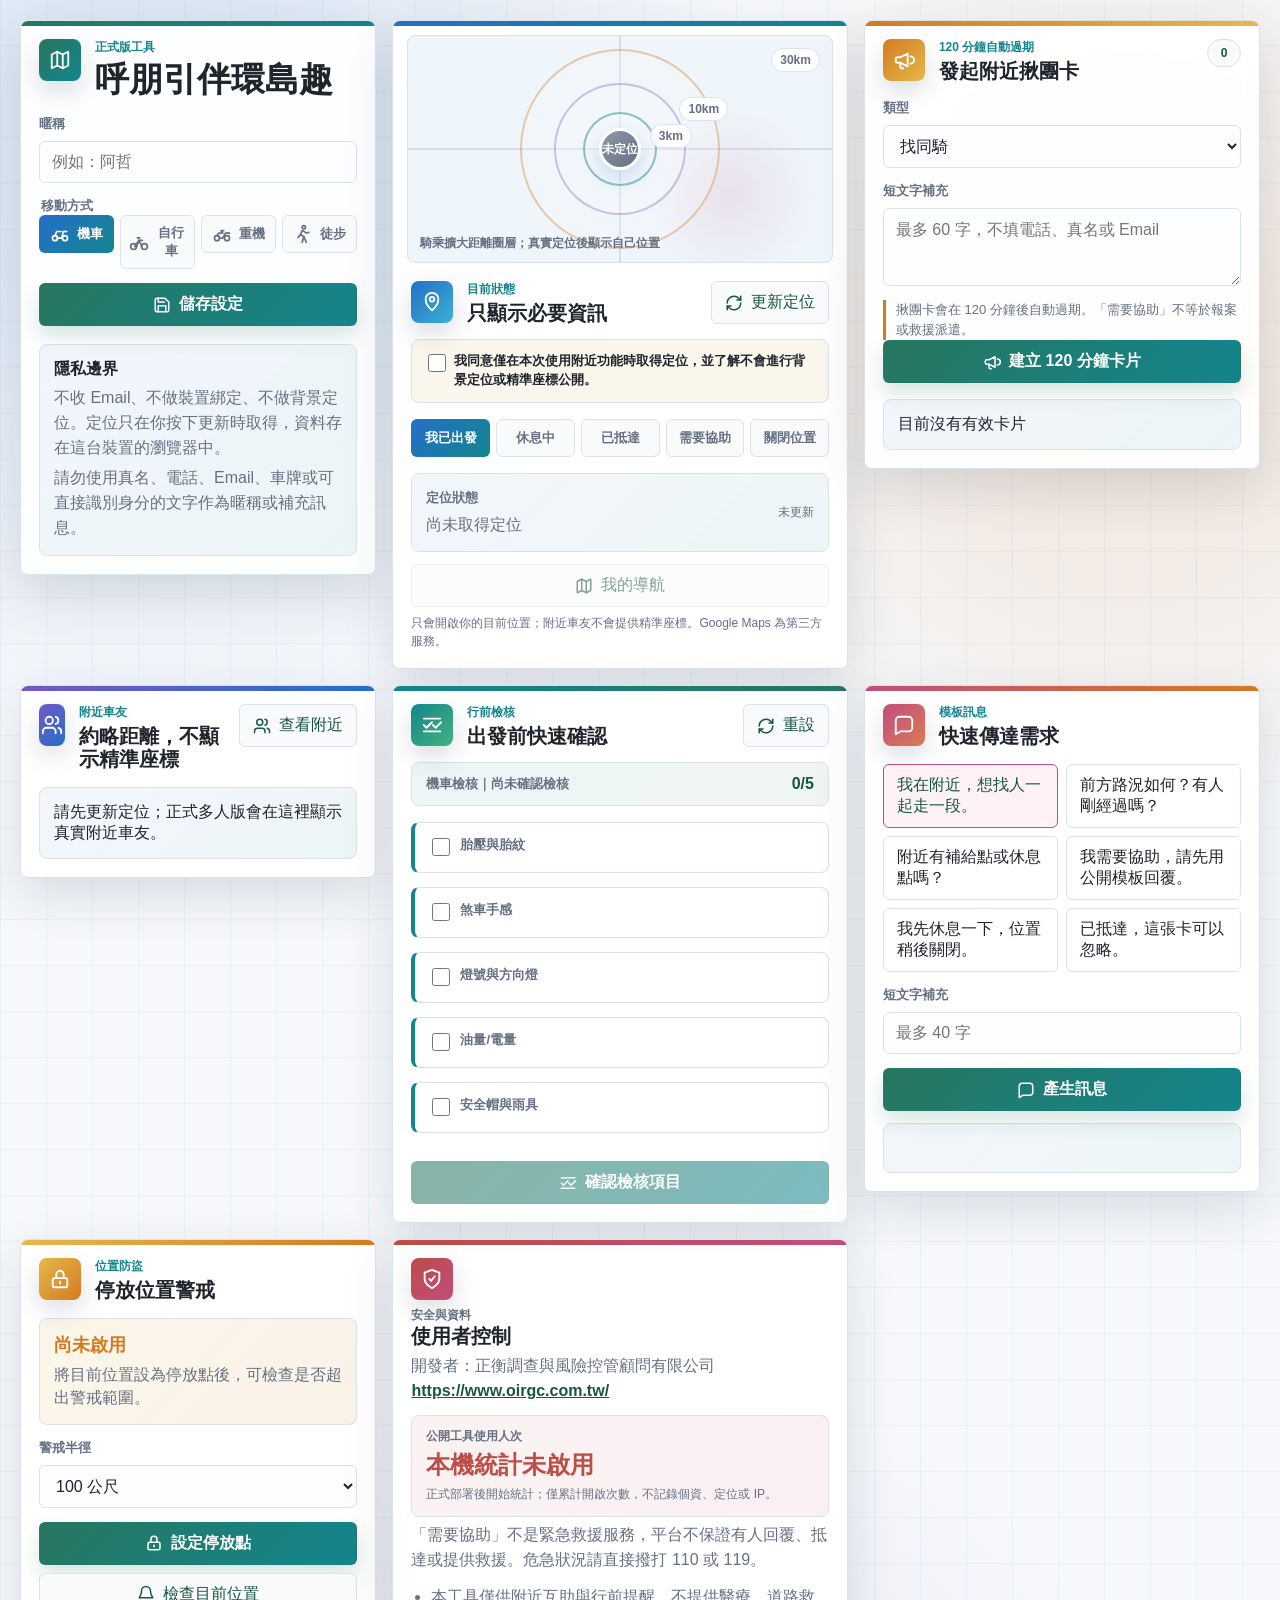
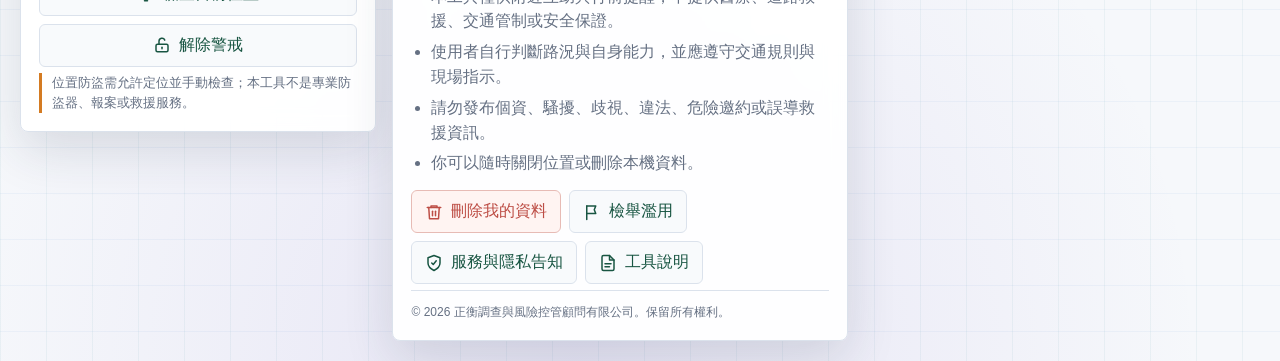
==== commit b866aec0: "Remove mock nearby rider markers" ====
--- a/index.html
+++ b/index.html
@@ -65,7 +65,7 @@
       </section>
 
       <section class="panel map-panel accent-blue" aria-labelledby="status-title">
-        <div class="map-visual radar-visual" id="rangeRadar" role="img" aria-label="附近距離圈層示意，非真實方向或精準座標"></div>
+        <div class="map-visual radar-visual" id="rangeRadar" role="img" aria-label="定位距離圈層，未接後端前不顯示車友位置"></div>
 
         <div class="status-head">
           <span class="icon-badge badge-blue"><svg class="icon"><use href="#i-pin"></use></svg></span>
--- a/styles.css
+++ b/styles.css
@@ -442,7 +442,6 @@
 
 .radar-ring,
 .radar-self,
-.radar-blip,
 .ring-label,
 .radar-caption {
   position: absolute;
@@ -493,29 +492,10 @@
   box-shadow: 0 8px 22px rgba(37, 111, 201, .24);
 }
 
-.radar-blip {
-  width: 32px;
-  height: 32px;
-  transform: translate(-50%, -50%);
-  border: 3px solid #fff;
-  border-radius: 50%;
-  box-shadow: 0 8px 20px rgba(32, 35, 31, .18);
-  display: flex;
-  align-items: center;
-  justify-content: center;
-  color: #fff;
-  font-size: 10px;
-  font-weight: 800;
-}
-
-.radar-blip span {
-  transform: scale(.86);
-}
-
-.blip-1 { background: var(--orange); }
-.blip-2 { background: var(--purple); }
-.blip-3 { background: var(--pink); }
-.blip-4 { background: var(--teal); }
+.radar-self.muted {
+  background: linear-gradient(135deg, #8d99aa, #657083);
+  font-size: 12px;
+}
 
 .ring-label {
   border-radius: 999px;
@@ -630,6 +610,10 @@
 .nearby-list {
   display: grid;
   gap: 10px;
+}
+
+.nearby-list.empty-state {
+  display: block;
 }
 
 .rally-card,
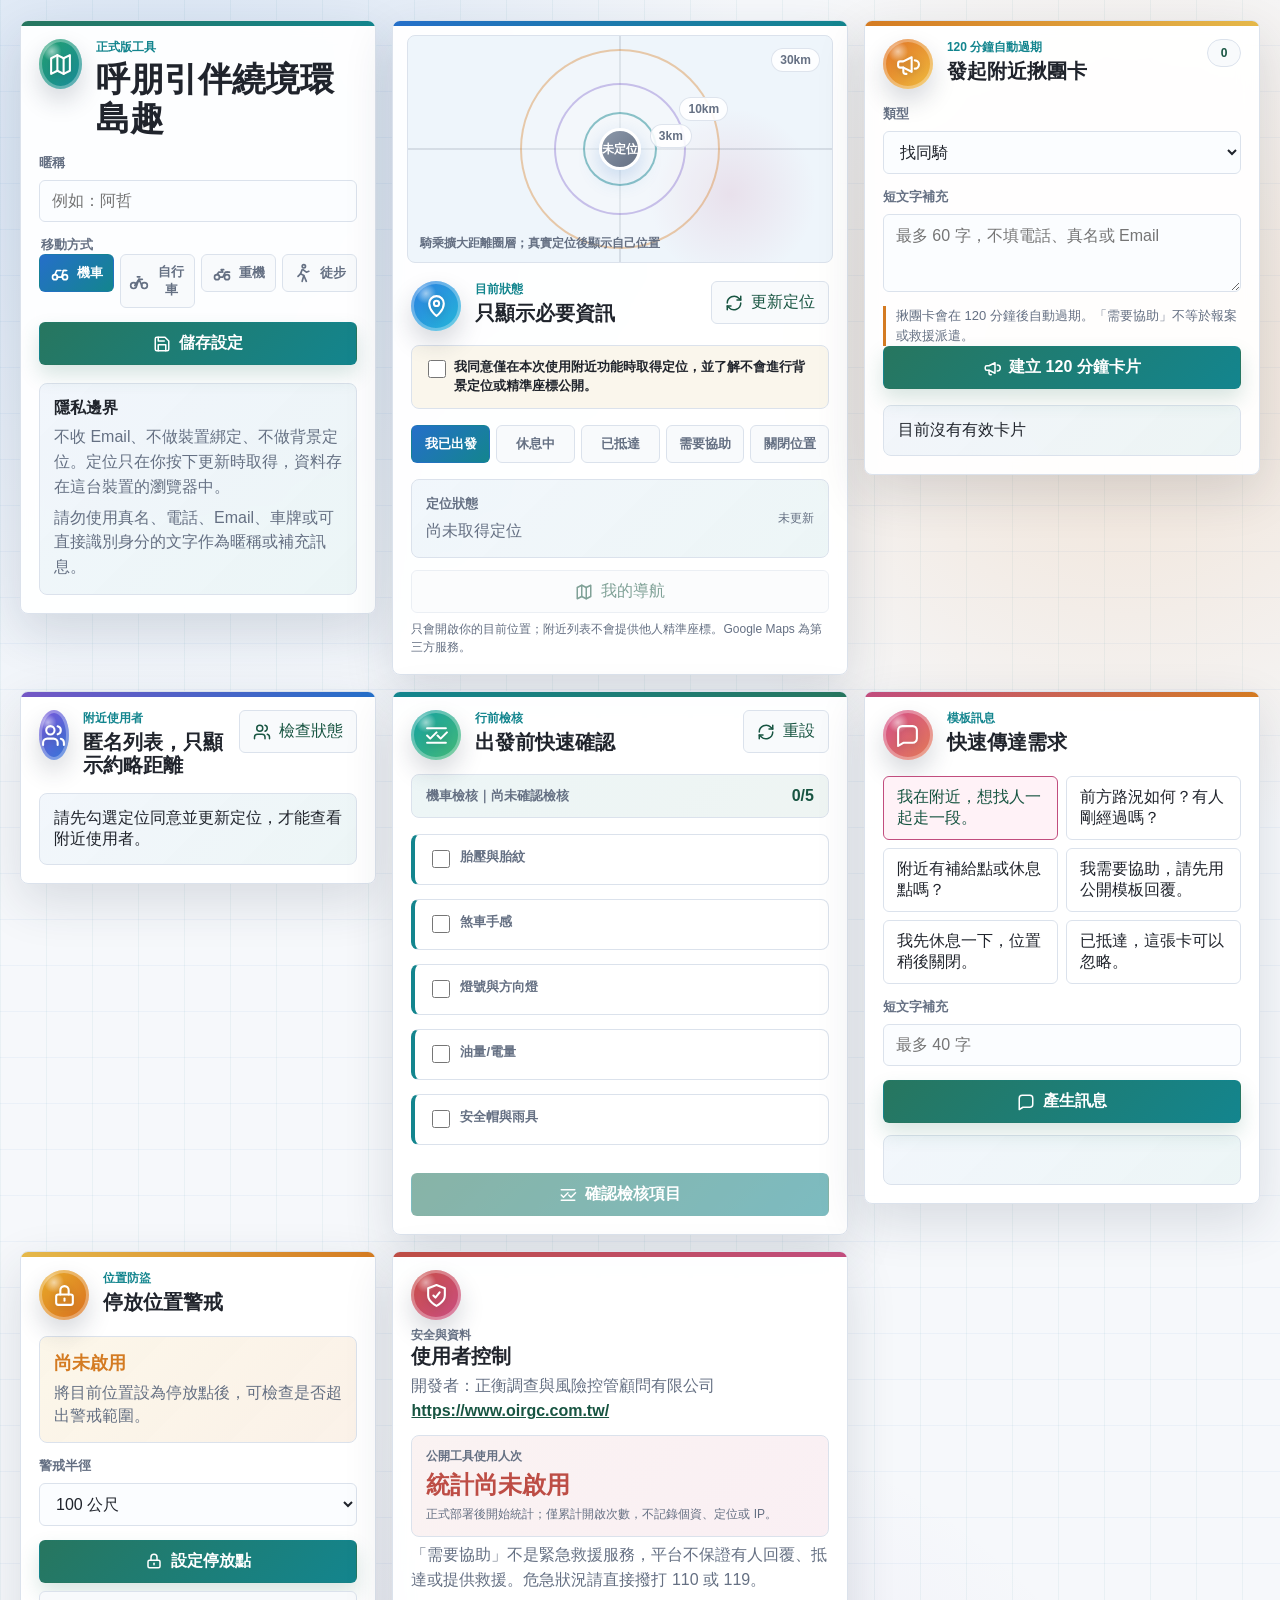
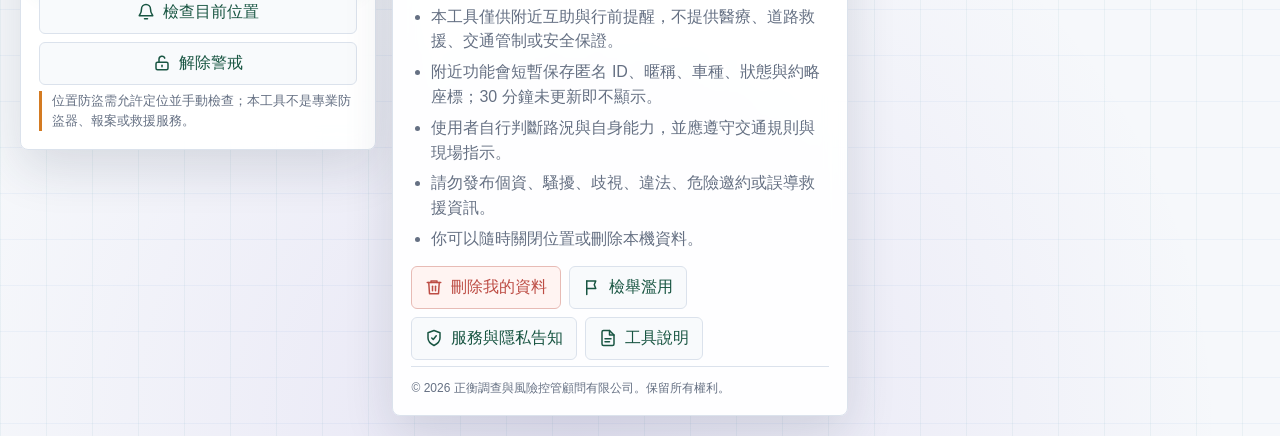
==== commit eaca9e47: "Enable real nearby user list" ====
--- a/index.html
+++ b/index.html
@@ -3,7 +3,7 @@
   <head>
     <meta charset="utf-8">
     <meta name="viewport" content="width=device-width, initial-scale=1">
-    <title>呼朋引伴環島趣工具</title>
+    <title>呼朋引伴繞境環島趣工具</title>
     <link rel="stylesheet" href="styles.css">
   </head>
   <body>
@@ -34,7 +34,7 @@
           <span class="icon-badge badge-green"><svg class="icon"><use href="#i-map"></use></svg></span>
           <div>
             <p class="eyebrow">正式版工具</p>
-            <h1 id="profile-title">呼朋引伴環島趣</h1>
+            <h1 id="profile-title">呼朋引伴繞境環島趣</h1>
           </div>
         </div>
 
@@ -65,7 +65,7 @@
       </section>
 
       <section class="panel map-panel accent-blue" aria-labelledby="status-title">
-        <div class="map-visual radar-visual" id="rangeRadar" role="img" aria-label="定位距離圈層，未接後端前不顯示車友位置"></div>
+        <div class="map-visual radar-visual" id="rangeRadar" role="img" aria-label="定位距離圈層，附近列表只顯示約略距離"></div>
 
         <div class="status-head">
           <span class="icon-badge badge-blue"><svg class="icon"><use href="#i-pin"></use></svg></span>
@@ -98,7 +98,7 @@
         </div>
         <div class="map-actions">
           <button class="ghost" id="openGoogleMaps" type="button" disabled><svg class="icon"><use href="#i-map"></use></svg>我的導航</button>
-          <p>只會開啟你的目前位置；附近車友不會提供精準座標。Google Maps 為第三方服務。</p>
+          <p>只會開啟你的目前位置；附近列表不會提供他人精準座標。Google Maps 為第三方服務。</p>
         </div>
       </section>
 
@@ -137,10 +137,10 @@
         <div class="section-head">
           <span class="icon-badge badge-purple"><svg class="icon"><use href="#i-users"></use></svg></span>
           <div>
-            <p class="eyebrow">附近車友</p>
-            <h2 id="nearby-title">約略距離，不顯示精準座標</h2>
-          </div>
-          <button class="ghost" id="refreshNearby" type="button"><svg class="icon"><use href="#i-users"></use></svg>查看附近</button>
+            <p class="eyebrow">附近使用者</p>
+            <h2 id="nearby-title">匿名列表，只顯示約略距離</h2>
+          </div>
+          <button class="ghost" id="refreshNearby" type="button"><svg class="icon"><use href="#i-users"></use></svg>檢查狀態</button>
         </div>
         <div id="nearbyList" class="nearby-list"></div>
       </section>
@@ -225,6 +225,7 @@
         <p>「需要協助」不是緊急救援服務，平台不保證有人回覆、抵達或提供救援。危急狀況請直接撥打 110 或 119。</p>
         <ul class="legal-list">
           <li>本工具僅供附近互助與行前提醒，不提供醫療、道路救援、交通管制或安全保證。</li>
+          <li>附近功能會短暫保存匿名 ID、暱稱、車種、狀態與約略座標；30 分鐘未更新即不顯示。</li>
           <li>使用者自行判斷路況與自身能力，並應遵守交通規則與現場指示。</li>
           <li>請勿發布個資、騷擾、歧視、違法、危險邀約或誤導救援資訊。</li>
           <li>你可以隨時關閉位置或刪除本機資料。</li>
--- a/styles.css
+++ b/styles.css
@@ -105,28 +105,70 @@
 .accent-yellow { --accent: linear-gradient(90deg, var(--yellow), var(--orange)); }
 
 .icon-badge {
-  width: 42px;
-  height: 42px;
-  border-radius: 8px;
+  width: 50px;
+  height: 50px;
+  border-radius: 50%;
   display: inline-flex;
   align-items: center;
   justify-content: center;
   color: #fff;
-  box-shadow: 0 10px 24px rgba(36, 47, 66, .16);
-}
-
-.badge-green { background: linear-gradient(135deg, var(--green), var(--teal)); }
-.badge-blue { background: linear-gradient(135deg, var(--blue), #3ab0d4); }
-.badge-orange { background: linear-gradient(135deg, var(--orange), var(--yellow)); }
-.badge-purple { background: linear-gradient(135deg, var(--purple), var(--blue)); }
-.badge-teal { background: linear-gradient(135deg, var(--teal), #44b27f); }
-.badge-pink { background: linear-gradient(135deg, var(--pink), #dc7a55); }
-.badge-red { background: linear-gradient(135deg, var(--red), var(--pink)); }
-.badge-yellow { background: linear-gradient(135deg, var(--yellow), var(--orange)); }
+  box-shadow:
+    inset 0 0 0 3px rgba(255, 255, 255, .3),
+    0 12px 24px rgba(36, 47, 66, .18);
+}
+
+.badge-green {
+  background:
+    radial-gradient(circle at 30% 25%, rgba(255, 255, 255, .55), transparent 20%),
+    linear-gradient(135deg, #24a06f, #178b9a);
+}
+
+.badge-blue {
+  background:
+    radial-gradient(circle at 30% 25%, rgba(255, 255, 255, .55), transparent 20%),
+    linear-gradient(135deg, #2b7de1, #24b8d8);
+}
+
+.badge-orange {
+  background:
+    radial-gradient(circle at 30% 25%, rgba(255, 255, 255, .55), transparent 20%),
+    linear-gradient(135deg, #e06f25, #efbd3e);
+}
+
+.badge-purple {
+  background:
+    radial-gradient(circle at 30% 25%, rgba(255, 255, 255, .55), transparent 20%),
+    linear-gradient(135deg, #7a55d8, #3377d8);
+}
+
+.badge-teal {
+  background:
+    radial-gradient(circle at 30% 25%, rgba(255, 255, 255, .55), transparent 20%),
+    linear-gradient(135deg, #13a0a3, #45b976);
+}
+
+.badge-pink {
+  background:
+    radial-gradient(circle at 30% 25%, rgba(255, 255, 255, .55), transparent 20%),
+    linear-gradient(135deg, #d44d8b, #e27b55);
+}
+
+.badge-red {
+  background:
+    radial-gradient(circle at 30% 25%, rgba(255, 255, 255, .5), transparent 20%),
+    linear-gradient(135deg, #c94e45, #c94d82);
+}
+
+.badge-yellow {
+  background:
+    radial-gradient(circle at 30% 25%, rgba(255, 255, 255, .58), transparent 20%),
+    linear-gradient(135deg, #e8ad28, #d96f21);
+}
 
 .icon-badge .icon {
-  width: 22px;
-  height: 22px;
+  width: 25px;
+  height: 25px;
+  filter: drop-shadow(0 2px 3px rgba(32, 35, 31, .2));
 }
 
 .profile-panel,
@@ -796,13 +838,85 @@
 }
 
 @media (max-width: 720px) {
-  .app-shell {
-    grid-template-columns: 1fr;
+  .app-shell:not(.legal-page) {
+    width: 100%;
+    height: 100dvh;
+    margin: 0;
+    padding: 12px;
+    display: flex;
+    grid-template-columns: none;
+    gap: 12px;
+    align-items: stretch;
+    overflow-x: auto;
+    overflow-y: hidden;
+    scroll-snap-type: x mandatory;
+    scroll-padding: 12px;
+    overscroll-behavior-x: contain;
+    -webkit-overflow-scrolling: touch;
+  }
+
+  .app-shell:not(.legal-page)::after {
+    content: "";
+    flex: 0 0 1px;
+  }
+
+  .app-shell:not(.legal-page)::-webkit-scrollbar {
+    height: 8px;
+  }
+
+  .app-shell:not(.legal-page)::-webkit-scrollbar-thumb {
+    background: rgba(101, 112, 131, .32);
+    border-radius: 999px;
+  }
+
+  .app-shell:not(.legal-page) .panel {
+    flex: 0 0 calc(100vw - 24px);
+    max-width: 640px;
+    max-height: calc(100dvh - 24px);
+    overflow-x: hidden;
+    overflow-y: auto;
+    scroll-snap-align: start;
+    scroll-snap-stop: always;
+  }
+
+  .legal-page {
     padding: 12px;
   }
 
   .map-panel {
     grid-column: auto;
+  }
+
+  .profile-panel {
+    order: 0;
+  }
+
+  .map-panel {
+    order: 1;
+  }
+
+  .action-panel {
+    order: 2;
+  }
+
+  .nearby-panel {
+    order: 3;
+  }
+
+  .checklist-panel {
+    order: 4;
+  }
+
+  .message-panel {
+    order: 5;
+  }
+
+  .anti-theft-panel {
+    order: 6;
+  }
+
+  .safety-panel {
+    order: 7;
   }
 
   .segmented.four,
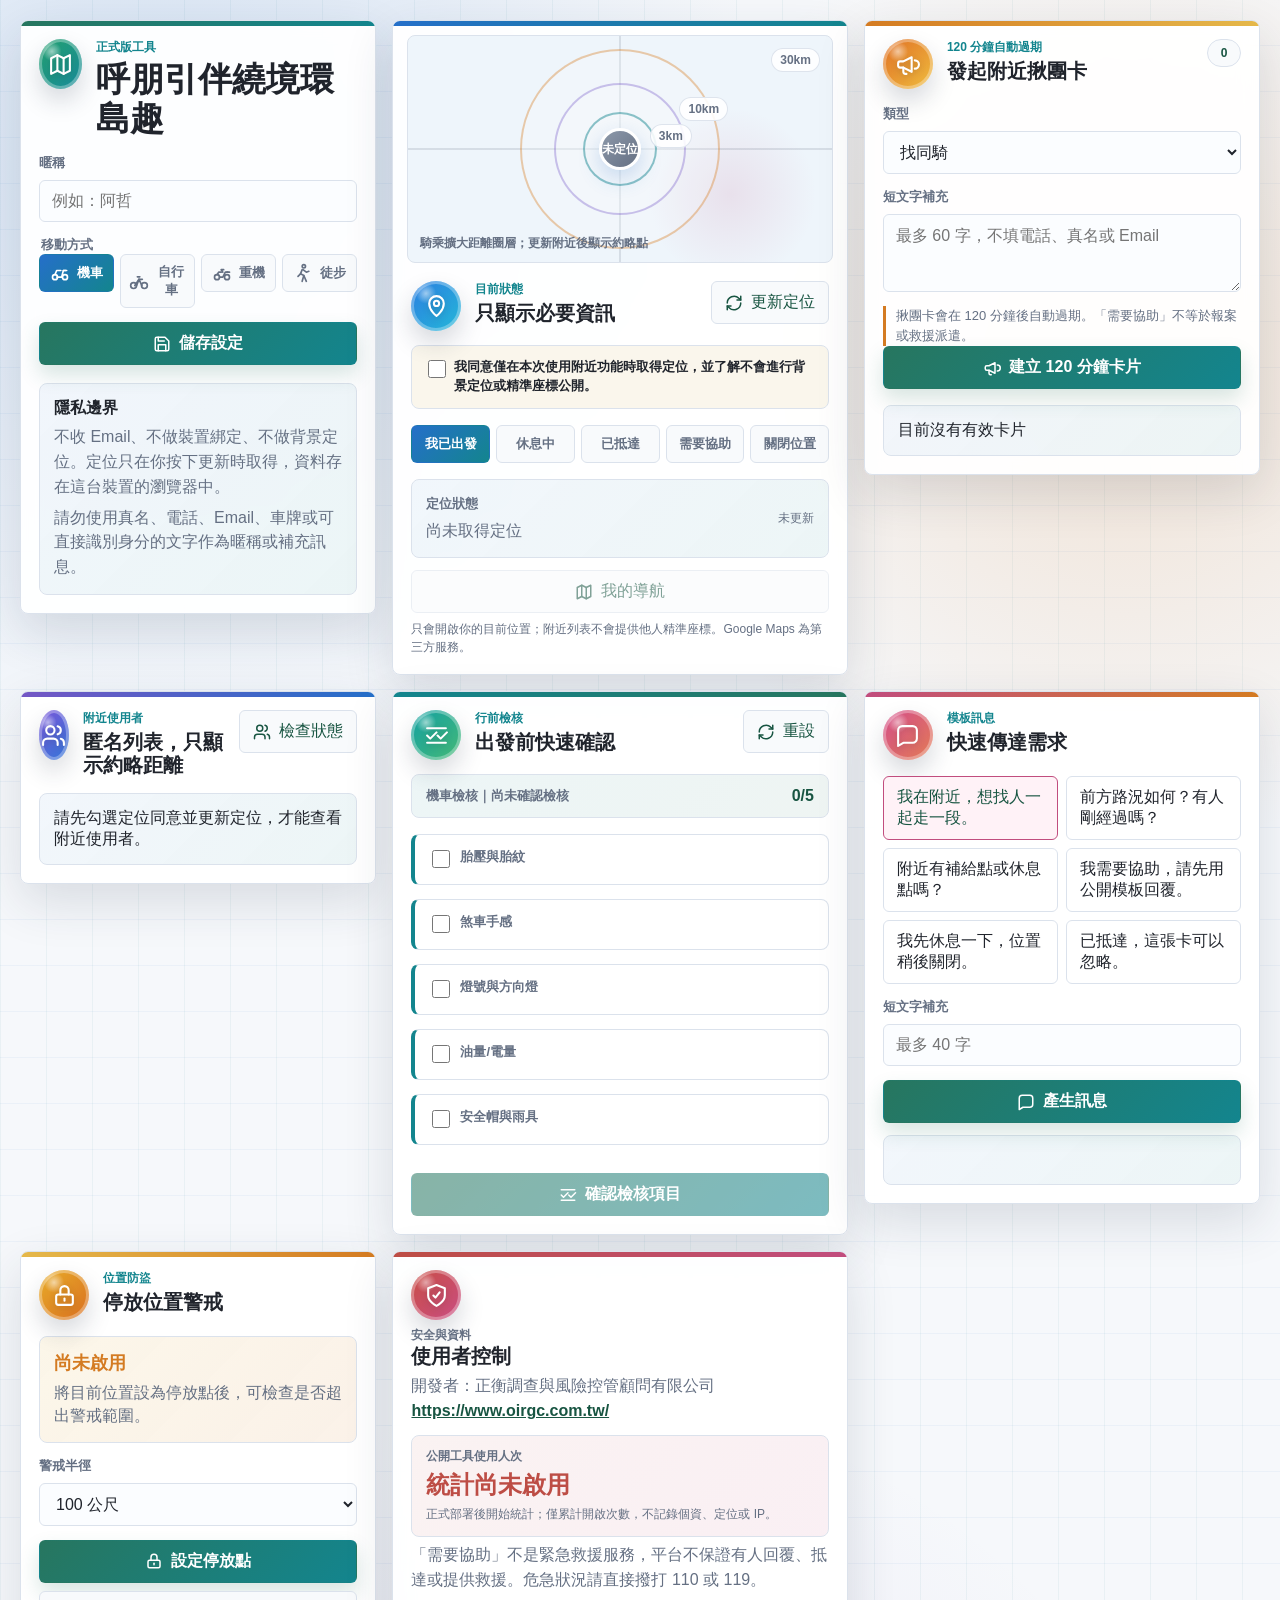
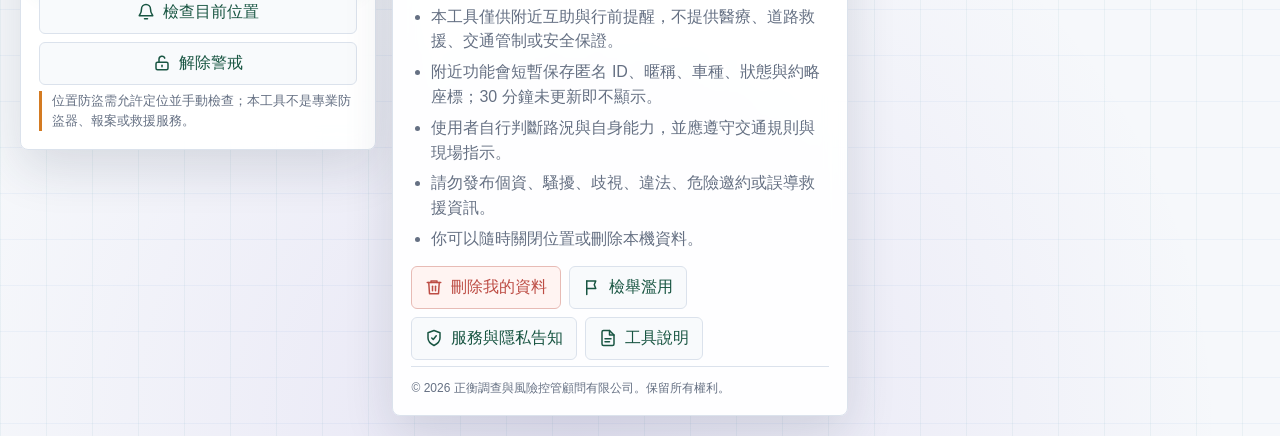
==== commit c1e17345: "Show nearby users on radar" ====
--- a/index.html
+++ b/index.html
@@ -65,7 +65,7 @@
       </section>
 
       <section class="panel map-panel accent-blue" aria-labelledby="status-title">
-        <div class="map-visual radar-visual" id="rangeRadar" role="img" aria-label="定位距離圈層，附近列表只顯示約略距離"></div>
+        <div class="map-visual radar-visual" id="rangeRadar" role="img" aria-label="定位距離圈層，附近點只顯示約略距離與量化方位"></div>
 
         <div class="status-head">
           <span class="icon-badge badge-blue"><svg class="icon"><use href="#i-pin"></use></svg></span>
--- a/styles.css
+++ b/styles.css
@@ -484,6 +484,7 @@
 
 .radar-ring,
 .radar-self,
+.radar-person,
 .ring-label,
 .radar-caption {
   position: absolute;
@@ -538,6 +539,34 @@
   background: linear-gradient(135deg, #8d99aa, #657083);
   font-size: 12px;
 }
+
+.radar-person {
+  width: 34px;
+  height: 34px;
+  transform: translate(-50%, -50%);
+  border: 3px solid rgba(255, 255, 255, .94);
+  border-radius: 50%;
+  color: #fff;
+  font-size: 12px;
+  font-weight: 900;
+  line-height: 28px;
+  text-align: center;
+  box-shadow: 0 8px 18px rgba(46, 55, 75, .18);
+  z-index: 2;
+}
+
+.radar-person::after {
+  content: "";
+  position: absolute;
+  inset: -8px;
+  border-radius: 50%;
+  border: 1px dashed rgba(255, 255, 255, .72);
+}
+
+.radar-person.person-0 { background: var(--orange); }
+.radar-person.person-1 { background: var(--purple); }
+.radar-person.person-2 { background: var(--pink); }
+.radar-person.person-3 { background: var(--teal); }
 
 .ring-label {
   border-radius: 999px;
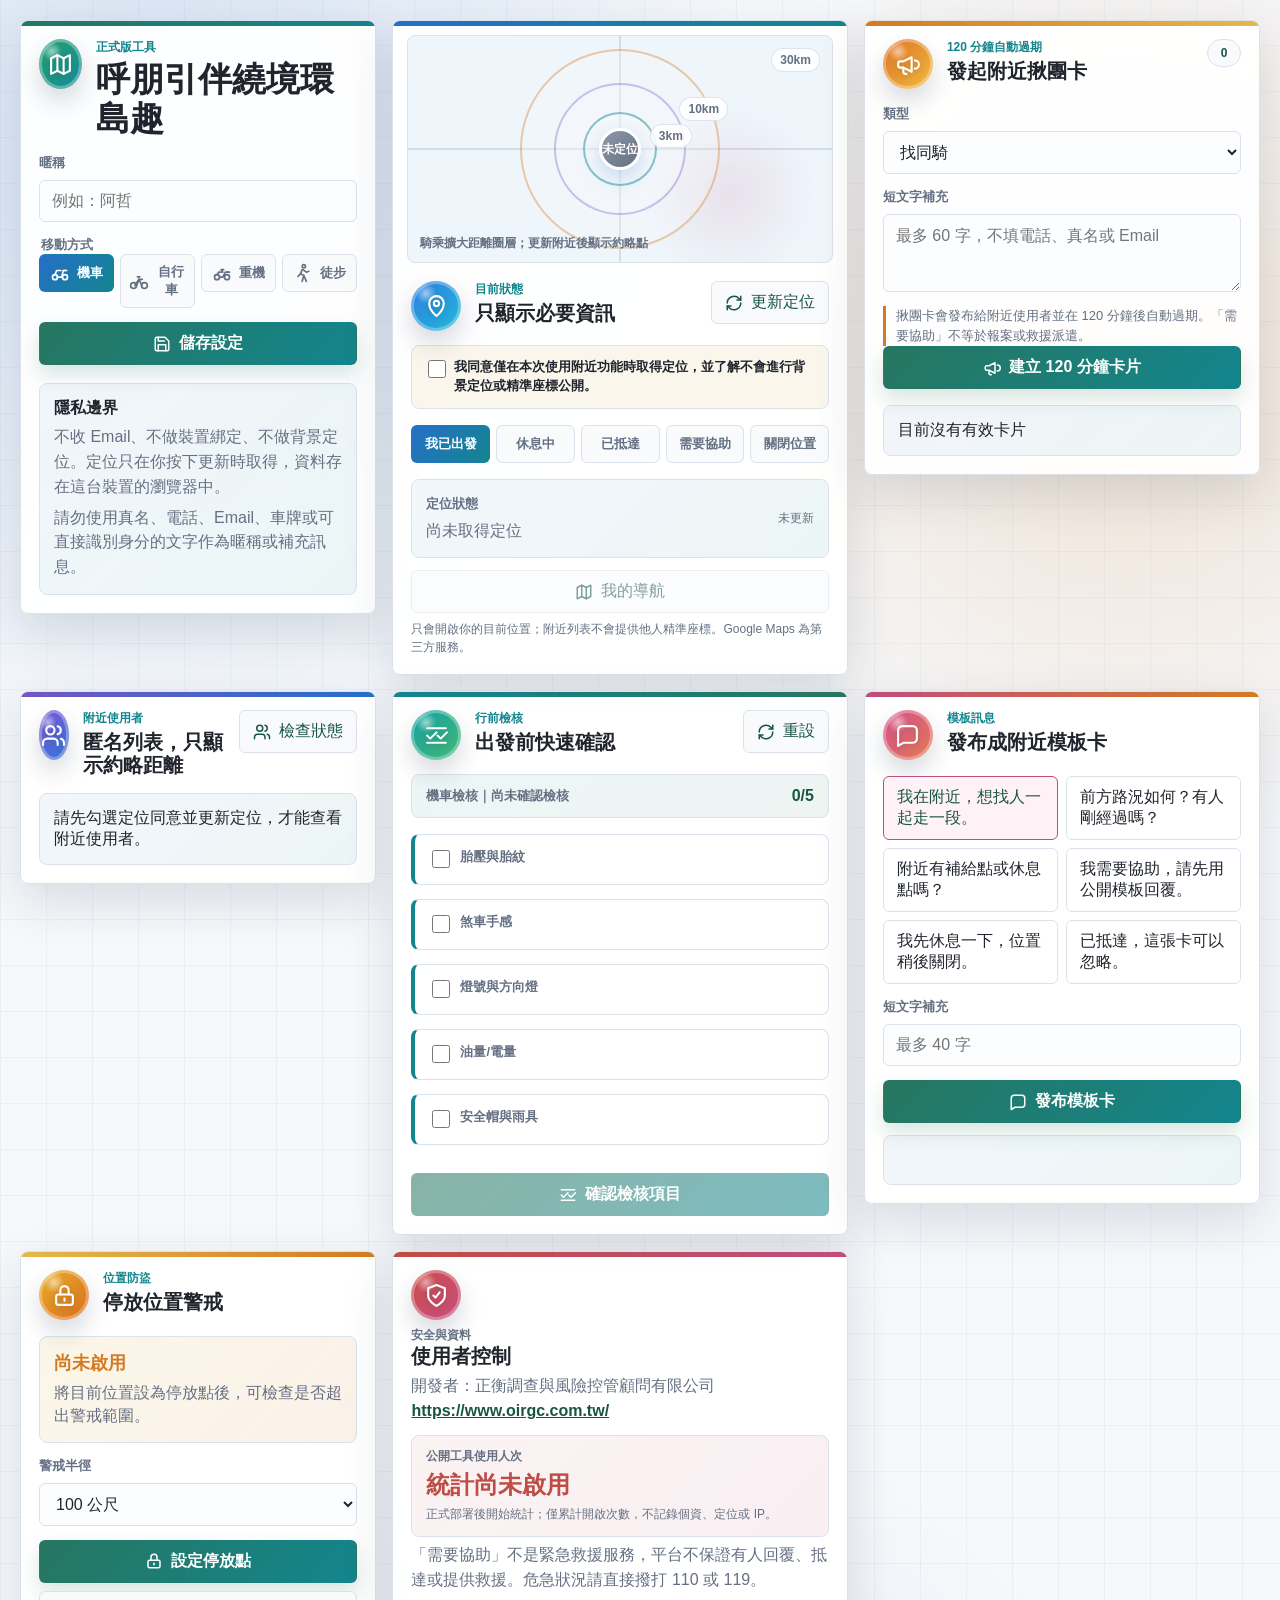
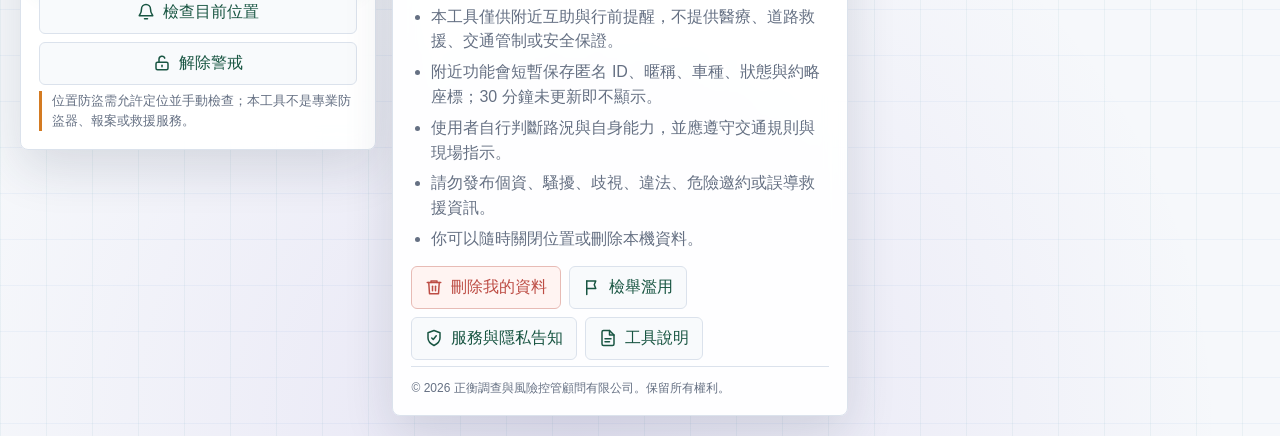
==== commit ca3dcb94: "Publish shared nearby cards" ====
--- a/index.html
+++ b/index.html
@@ -126,7 +126,7 @@
             <span>短文字補充</span>
             <textarea id="rallyNote" maxlength="60" rows="3" placeholder="最多 60 字，不填電話、真名或 Email"></textarea>
           </label>
-          <p class="form-warning">揪團卡會在 120 分鐘後自動過期。「需要協助」不等於報案或救援派遣。</p>
+          <p class="form-warning">揪團卡會發布給附近使用者並在 120 分鐘後自動過期。「需要協助」不等於報案或救援派遣。</p>
           <button class="primary" type="submit"><svg class="icon"><use href="#i-megaphone"></use></svg>建立 120 分鐘卡片</button>
         </form>
 
@@ -167,7 +167,7 @@
           <span class="icon-badge badge-pink"><svg class="icon"><use href="#i-message"></use></svg></span>
           <div>
             <p class="eyebrow">模板訊息</p>
-            <h2 id="message-title">快速傳達需求</h2>
+            <h2 id="message-title">發布成附近模板卡</h2>
           </div>
         </div>
         <div id="templateMessages" class="template-grid"></div>
@@ -175,7 +175,7 @@
           <span>短文字補充</span>
           <input id="shortMessage" maxlength="40" placeholder="最多 40 字">
         </label>
-        <button class="primary" id="composeMessage" type="button"><svg class="icon"><use href="#i-message"></use></svg>產生訊息</button>
+        <button class="primary" id="composeMessage" type="button"><svg class="icon"><use href="#i-message"></use></svg>發布模板卡</button>
         <output id="messageOutput" class="message-output"></output>
       </section>
 
